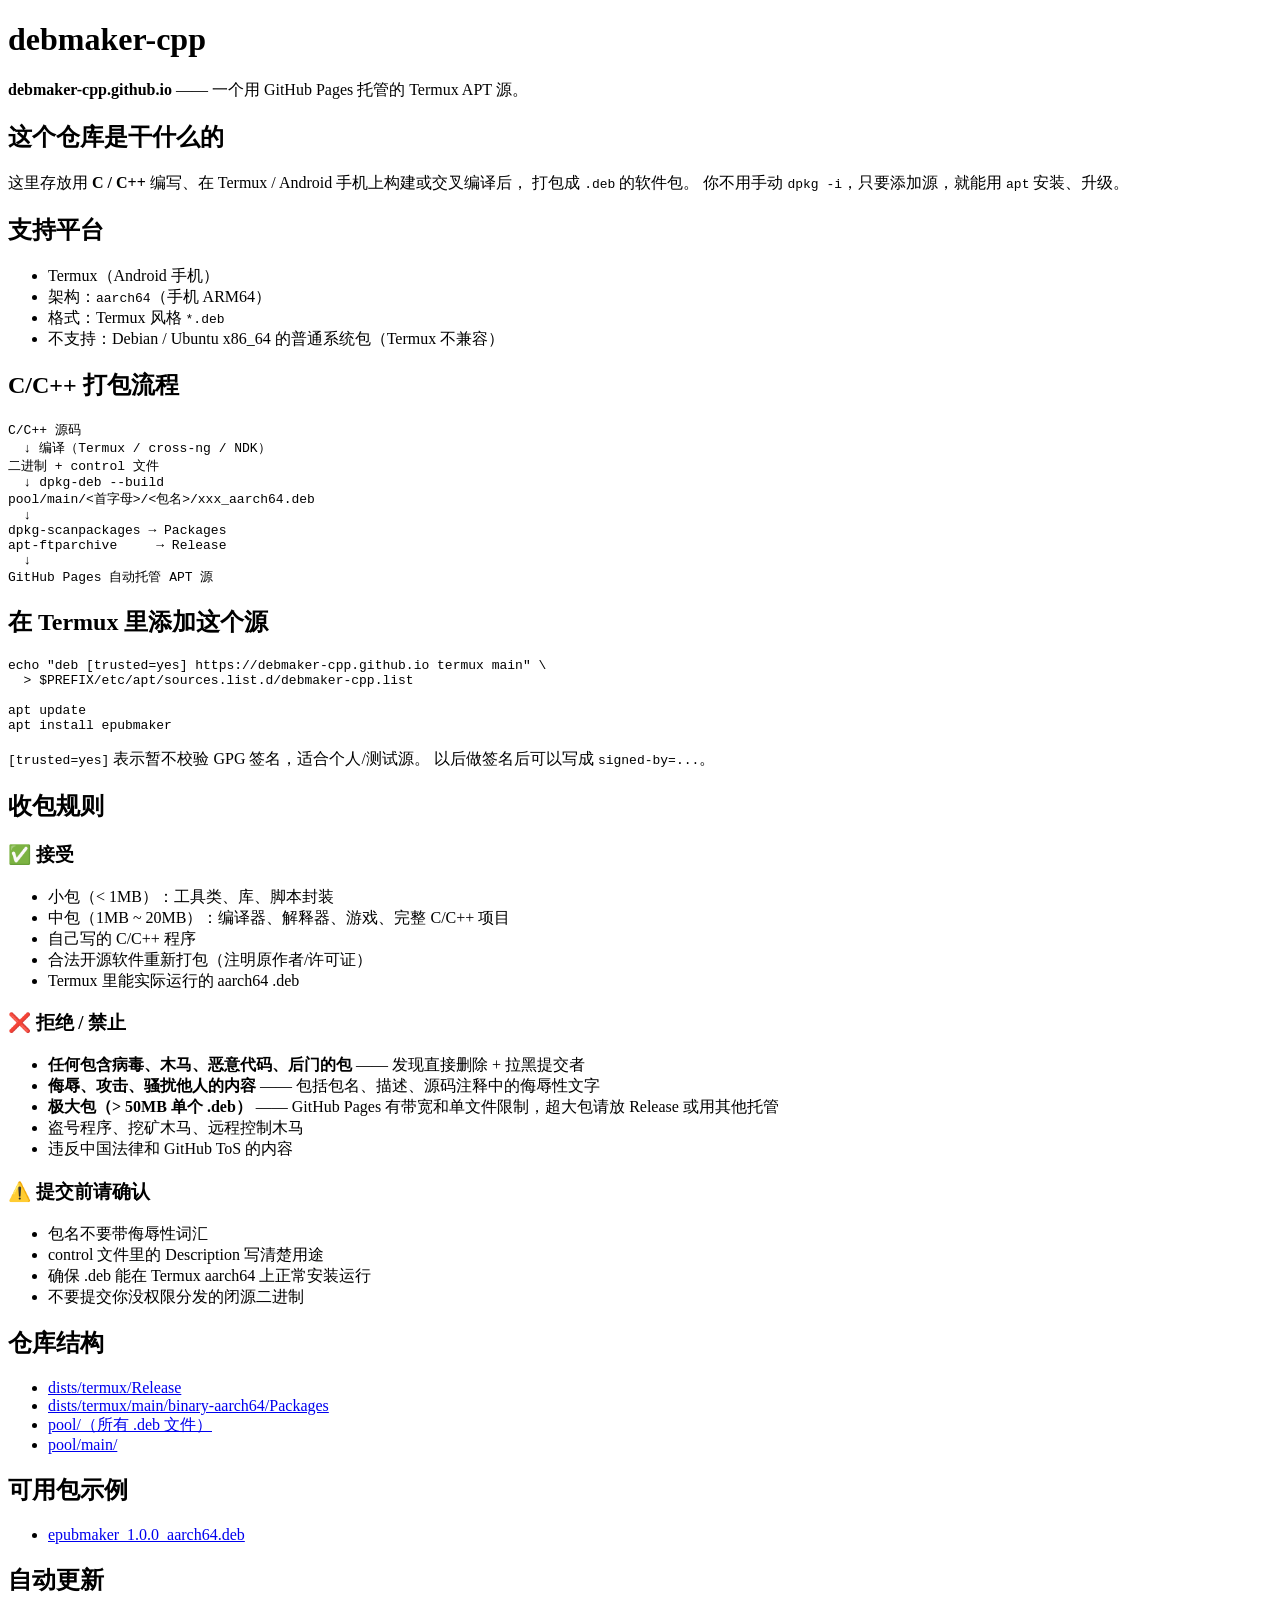
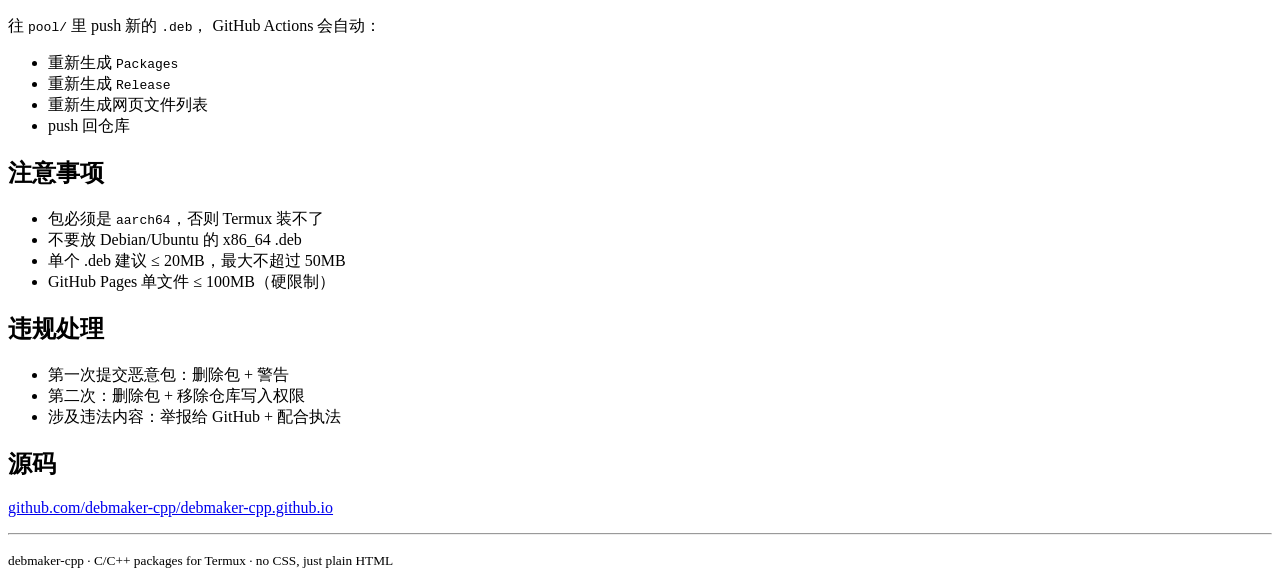
==== index.html @ d42ab8e3 "Create index.html" ====
<!DOCTYPE html>
<html lang="zh">
<head>
<meta charset="utf-8">
<title>debmaker-cpp.github.io | C/C++ Termux APT Repo</title>
</head>
<body>
<h1>debmaker-cpp</h1>
<p><b>debmaker-cpp.github.io</b> —— 一个用 GitHub Pages 托管的 Termux APT 源。</p>

<h2>这个仓库是干什么的</h2>
<p>
这里存放用 <b>C / C++</b> 编写、在 Termux / Android 手机上构建或交叉编译后，
打包成 <code>.deb</code> 的软件包。
你不用手动 <code>dpkg -i</code>，只要添加源，就能用 <code>apt</code> 安装、升级。
</p>

<h2>支持平台</h2>
<ul>
<li>Termux（Android 手机）</li>
<li>架构：<code>aarch64</code>（手机 ARM64）</li>
<li>格式：Termux 风格 <code>*.deb</code></li>
<li>不支持：Debian / Ubuntu x86_64 的普通系统包（Termux 不兼容）</li>
</ul>

<h2>C/C++ 打包流程</h2>
<pre>
C/C++ 源码
  ↓ 编译（Termux / cross-ng / NDK）
二进制 + control 文件
  ↓ dpkg-deb --build
pool/main/&lt;首字母&gt;/&lt;包名&gt;/xxx_aarch64.deb
  ↓
dpkg-scanpackages → Packages
apt-ftparchive     → Release
  ↓
GitHub Pages 自动托管 APT 源
</pre>

<h2>在 Termux 里添加这个源</h2>
<pre>
echo "deb [trusted=yes] https://debmaker-cpp.github.io termux main" \
  > $PREFIX/etc/apt/sources.list.d/debmaker-cpp.list

apt update
apt install epubmaker
</pre>

<p>
<code>[trusted=yes]</code> 表示暂不校验 GPG 签名，适合个人/测试源。
以后做签名后可以写成 <code>signed-by=...</code>。
</p>

<h2>收包规则</h2>

<h3>✅ 接受</h3>
<ul>
<li>小包（&lt; 1MB）：工具类、库、脚本封装</li>
<li>中包（1MB ~ 20MB）：编译器、解释器、游戏、完整 C/C++ 项目</li>
<li>自己写的 C/C++ 程序</li>
<li>合法开源软件重新打包（注明原作者/许可证）</li>
<li>Termux 里能实际运行的 aarch64 .deb</li>
</ul>

<h3>❌ 拒绝 / 禁止</h3>
<ul>
<li><b>任何包含病毒、木马、恶意代码、后门的包</b> —— 发现直接删除 + 拉黑提交者</li>
<li><b>侮辱、攻击、骚扰他人的内容</b> —— 包括包名、描述、源码注释中的侮辱性文字</li>
<li><b>极大包（&gt; 50MB 单个 .deb）</b> —— GitHub Pages 有带宽和单文件限制，超大包请放 Release 或用其他托管</li>
<li>盗号程序、挖矿木马、远程控制木马</li>
<li>违反中国法律和 GitHub ToS 的内容</li>
</ul>

<h3>⚠️ 提交前请确认</h3>
<ul>
<li>包名不要带侮辱性词汇</li>
<li>control 文件里的 Description 写清楚用途</li>
<li>确保 .deb 能在 Termux aarch64 上正常安装运行</li>
<li>不要提交你没权限分发的闭源二进制</li>
</ul>

<h2>仓库结构</h2>
<ul>
<li><a href="dists/termux/Release">dists/termux/Release</a></li>
<li><a href="dists/termux/main/binary-aarch64/Packages">dists/termux/main/binary-aarch64/Packages</a></li>
<li><a href="pool/">pool/（所有 .deb 文件）</a></li>
<li><a href="pool/main/">pool/main/</a></li>
</ul>

<h2>可用包示例</h2>
<ul>
<li><a href="pool/main/e/epubmaker/epubmaker_1.0.0_aarch64.deb">epubmaker_1.0.0_aarch64.deb</a></li>
</ul>

<h2>自动更新</h2>
<p>
往 <code>pool/</code> 里 push 新的 <code>.deb</code>，
GitHub Actions 会自动：
</p>
<ul>
<li>重新生成 <code>Packages</code></li>
<li>重新生成 <code>Release</code></li>
<li>重新生成网页文件列表</li>
<li>push 回仓库</li>
</ul>

<h2>注意事项</h2>
<ul>
<li>包必须是 <code>aarch64</code>，否则 Termux 装不了</li>
<li>不要放 Debian/Ubuntu 的 x86_64 .deb</li>
<li>单个 .deb 建议 ≤ 20MB，最大不超过 50MB</li>
<li>GitHub Pages 单文件 ≤ 100MB（硬限制）</li>
</ul>

<h2>违规处理</h2>
<ul>
<li>第一次提交恶意包：删除包 + 警告</li>
<li>第二次：删除包 + 移除仓库写入权限</li>
<li>涉及违法内容：举报给 GitHub + 配合执法</li>
</ul>

<h2>源码</h2>
<p>
<a href="https://github.com/debmaker-cpp/debmaker-cpp.github.io">
github.com/debmaker-cpp/debmaker-cpp.github.io
</a>
</p>

<hr>
<p><small>debmaker-cpp · C/C++ packages for Termux · no CSS, just plain HTML</small></p>
</body>
</html>
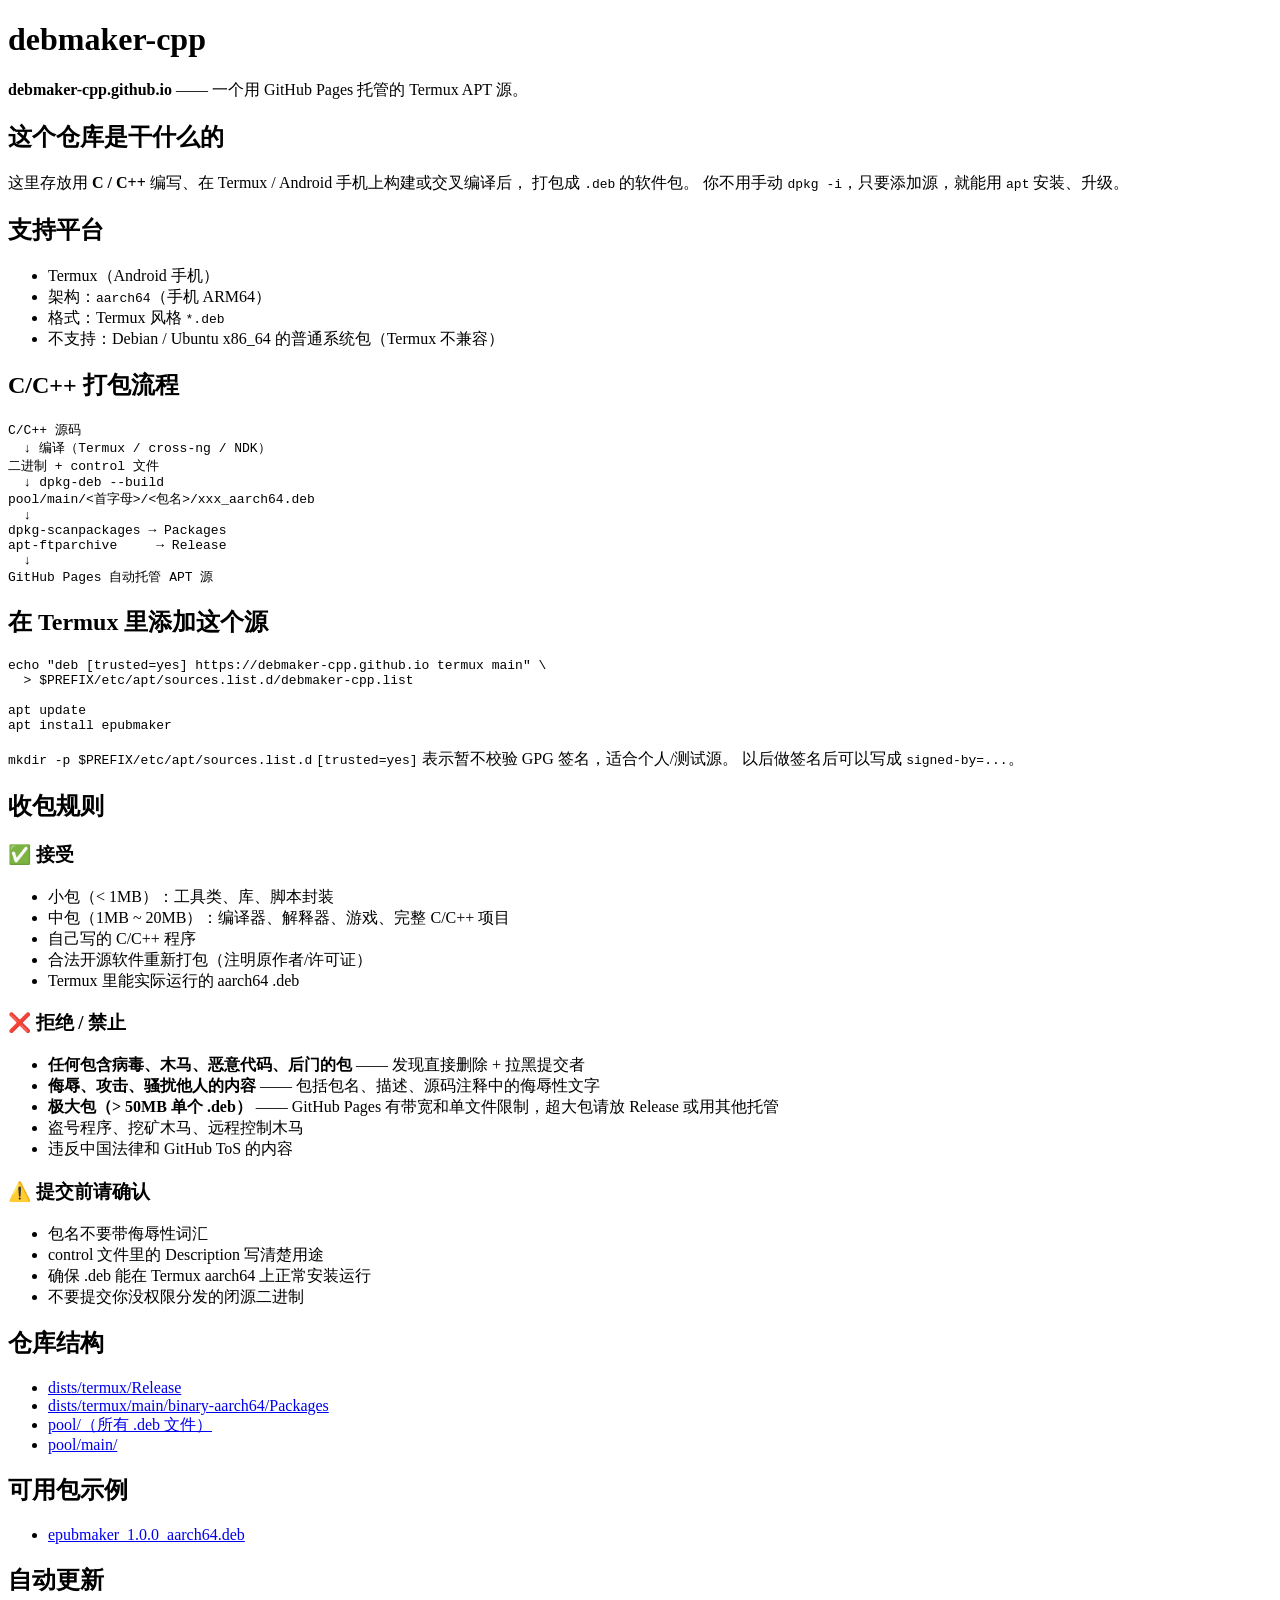
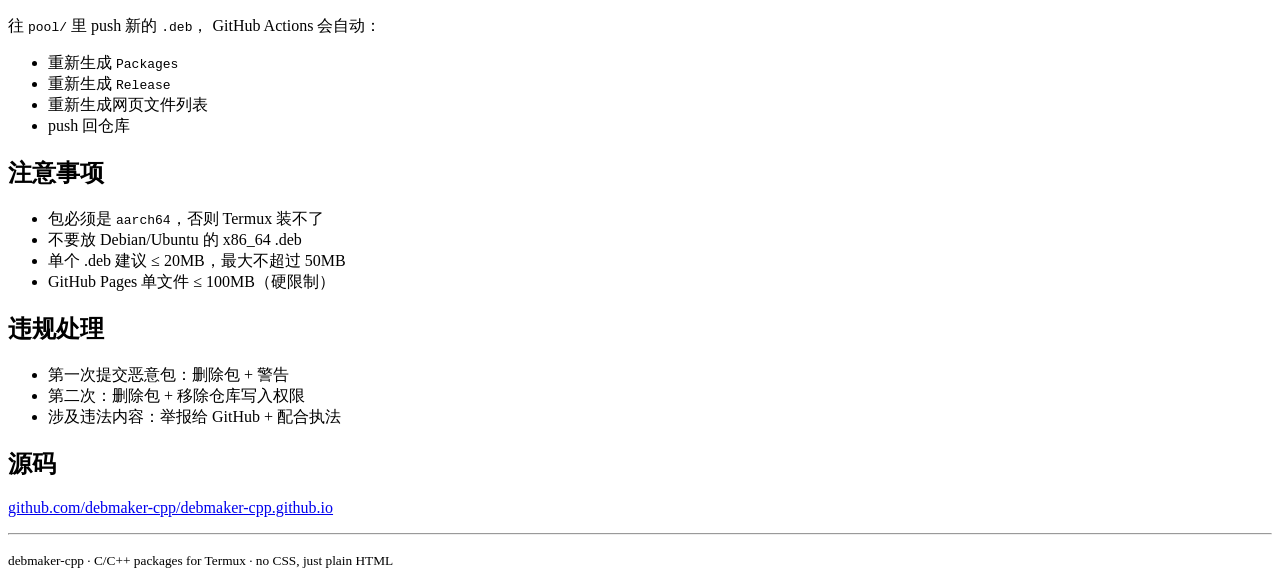
==== commit f616b98e: "Update index.html" ====
--- a/index.html
+++ b/index.html
@@ -47,6 +47,8 @@
 </pre>
 
 <p>
+  <code>mkdir -p $PREFIX/etc/apt/sources.list.d</code>
+
 <code>[trusted=yes]</code> 表示暂不校验 GPG 签名，适合个人/测试源。
 以后做签名后可以写成 <code>signed-by=...</code>。
 </p>
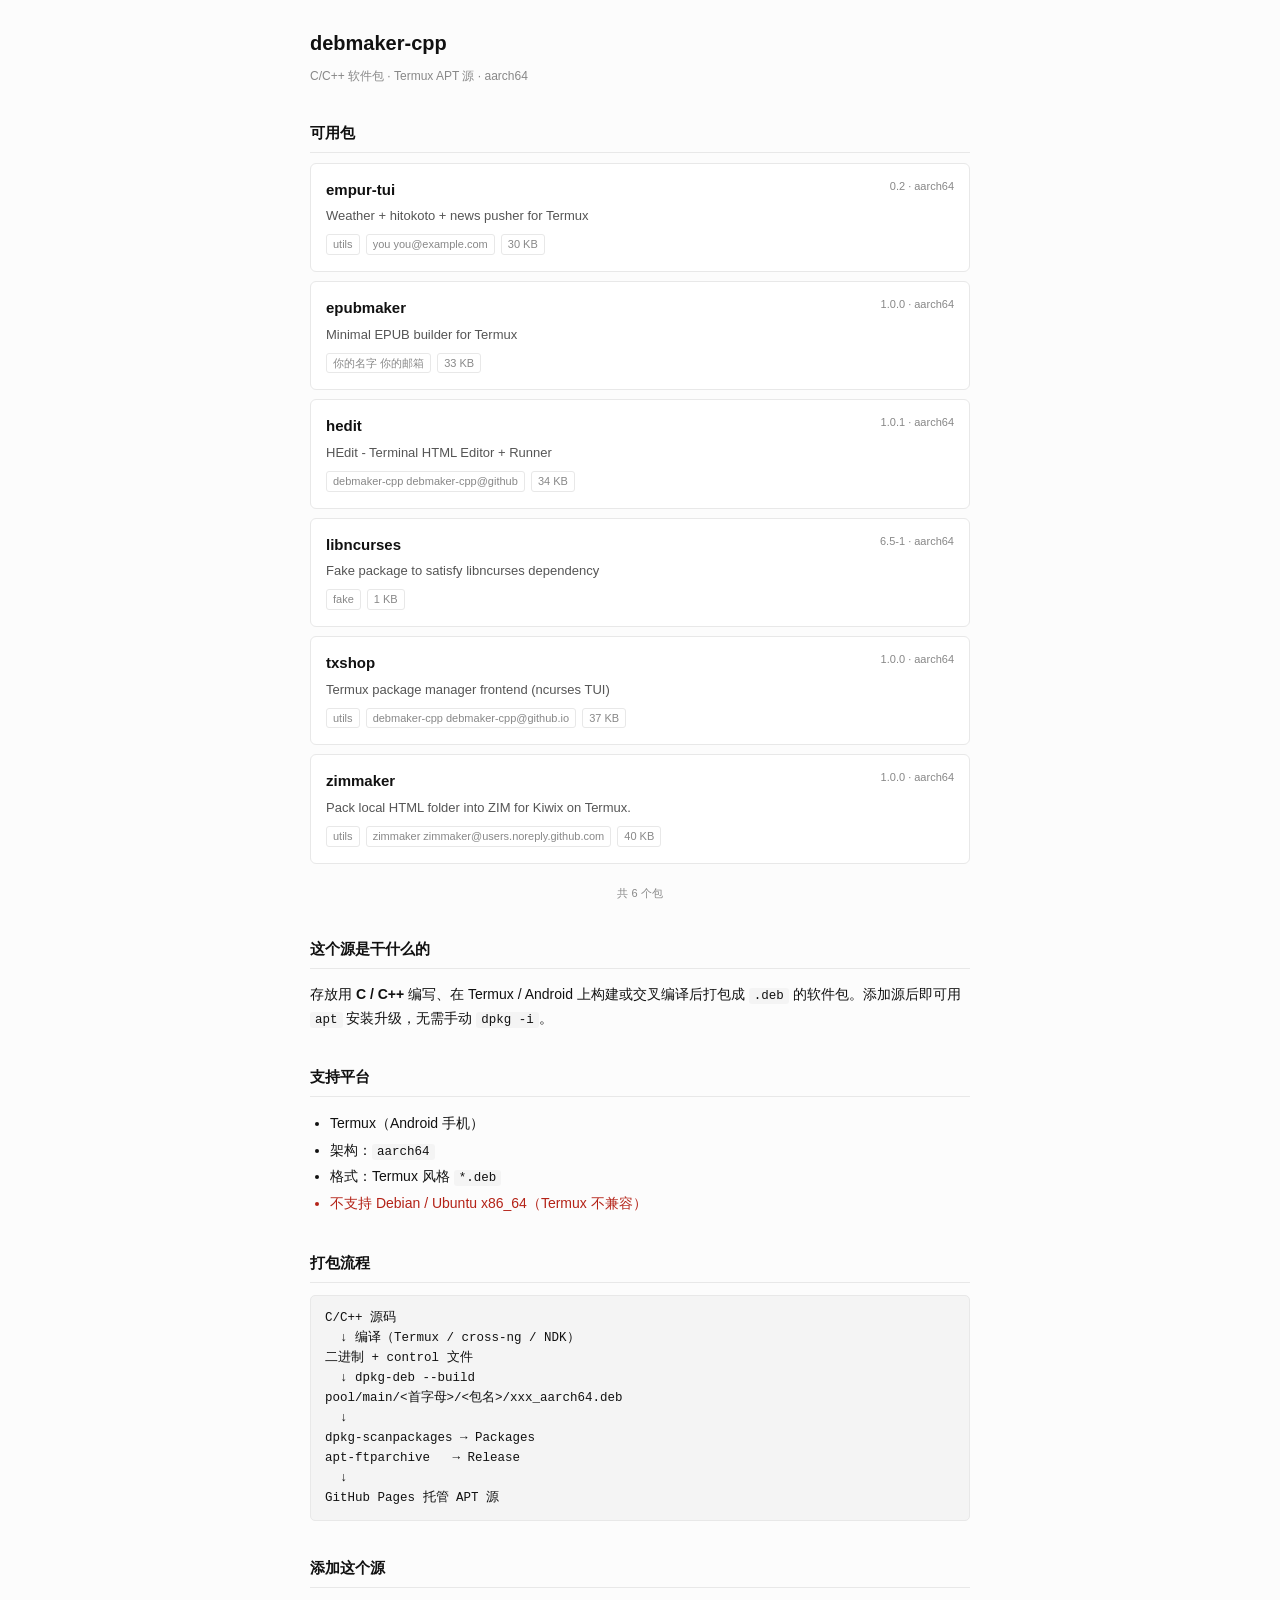
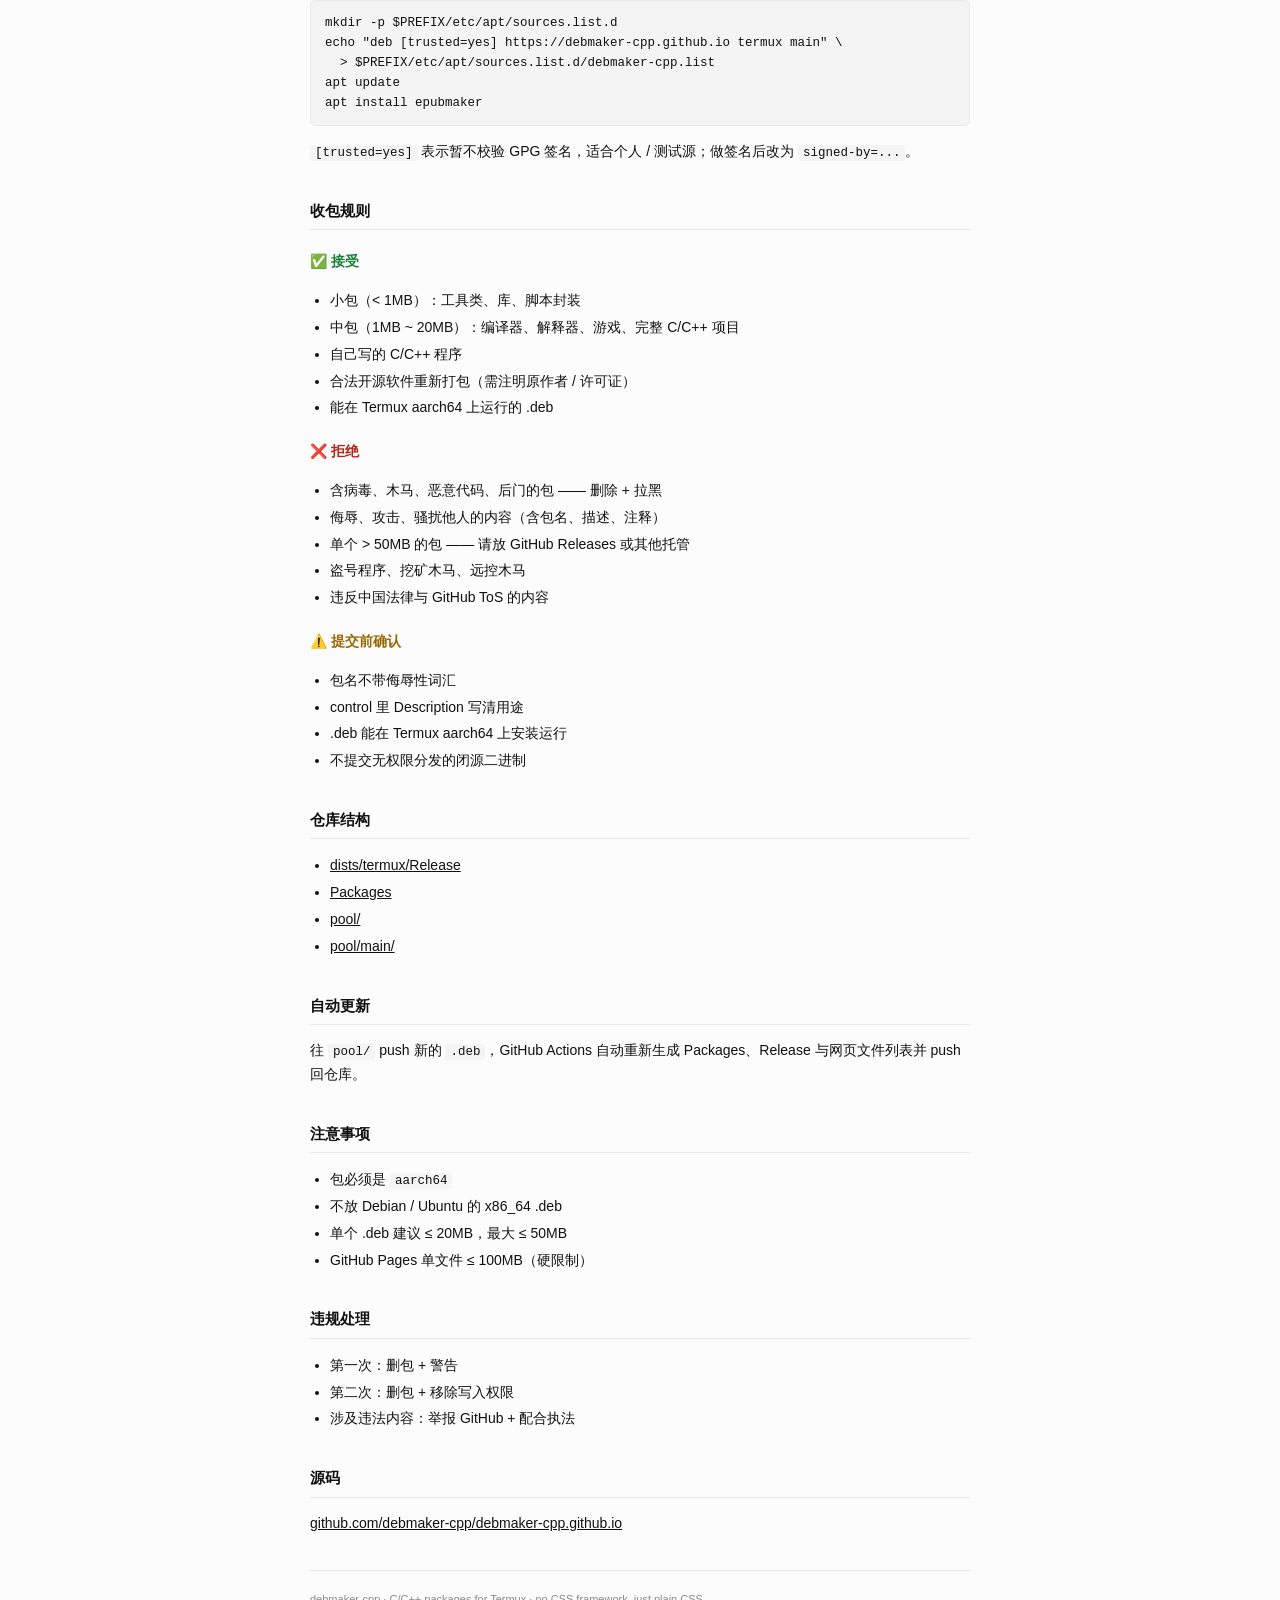
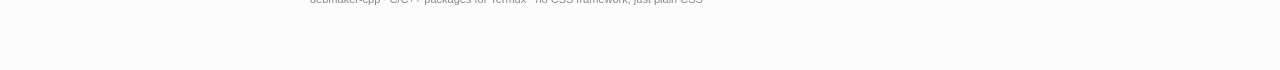
==== commit 56056e72: "Add files via upload" ====
--- a/index.html
+++ b/index.html
@@ -1,134 +1,207 @@
 <!DOCTYPE html>
-<html lang="zh">
+<html lang="zh-CN">
 <head>
-<meta charset="utf-8">
-<title>debmaker-cpp.github.io | C/C++ Termux APT Repo</title>
+<meta charset="UTF-8">
+<meta name="viewport" content="width=device-width,initial-scale=1">
+<title>debmaker-cpp · Termux APT 源</title>
+<style>
+:root{--ink:#111;--sub:#888;--line:#e8e8e8}
+*{box-sizing:border-box}
+body{margin:0;background:#fcfcfc;color:var(--ink);
+font:15px/1.7 -apple-system,BlinkMacSystemFont,"Segoe UI",sans-serif;padding:26px 16px 60px}
+.wrap{max-width:660px;margin:0 auto}
+h1{font-size:20px;margin:0 0 6px}
+.sub{font-size:12px;color:var(--sub);margin-bottom:24px}
+h2{font-size:15px;margin:34px 0 10px;padding-bottom:6px;border-bottom:1px solid var(--line)}
+h3{font-size:14px;margin:20px 0 8px}
+p,li{font-size:14px}
+code,pre{font:12.5px/1.6 ui-monospace,Menlo,Consolas,monospace}
+pre{background:#f4f4f4;border:1px solid var(--line);border-radius:5px;padding:12px 14px;overflow:auto}
+code{background:#f4f4f4;padding:1px 5px;border-radius:3px}
+a{color:var(--ink)}
+ul{padding-left:20px}
+li{margin:3px 0}
+.ok{color:#1a7f37}.bad{color:#b42318}.warn{color:#9a6700}
+hr{border:0;border-top:1px solid var(--line);margin:34px 0 14px}
+small{color:var(--sub);font-size:11px}
+
+/* 应用列表 */
+.pkg{border:1px solid var(--line);border-radius:6px;padding:13px 15px;margin-bottom:9px;background:#fff}
+.pkg h3{margin:0 0 2px;font-size:15px}
+.pkg .v{font-size:11px;color:var(--sub);float:right}
+.pkg p{margin:3px 0 0;font-size:13px;color:#555}
+.tags{margin-top:7px;font-size:11px;color:var(--sub)}
+.tag{border:1px solid var(--line);border-radius:3px;padding:0 6px;margin:0 3px 3px 0;display:inline-block}
+.empty{color:var(--sub);font-size:13px;padding:24px 0;text-align:center}
+.err{border-left:2px solid #b42318;padding:10px 13px;font-size:13px;margin-bottom:14px}
+#n{color:var(--sub);font-size:11px;margin-top:20px;text-align:center}
+</style>
 </head>
 <body>
-<h1>debmaker-cpp</h1>
-<p><b>debmaker-cpp.github.io</b> —— 一个用 GitHub Pages 托管的 Termux APT 源。</p>
-
-<h2>这个仓库是干什么的</h2>
-<p>
-这里存放用 <b>C / C++</b> 编写、在 Termux / Android 手机上构建或交叉编译后，
-打包成 <code>.deb</code> 的软件包。
-你不用手动 <code>dpkg -i</code>，只要添加源，就能用 <code>apt</code> 安装、升级。
-</p>
-
-<h2>支持平台</h2>
-<ul>
-<li>Termux（Android 手机）</li>
-<li>架构：<code>aarch64</code>（手机 ARM64）</li>
-<li>格式：Termux 风格 <code>*.deb</code></li>
-<li>不支持：Debian / Ubuntu x86_64 的普通系统包（Termux 不兼容）</li>
-</ul>
-
-<h2>C/C++ 打包流程</h2>
-<pre>
-C/C++ 源码
+<div class="wrap">
+
+  <h1>debmaker-cpp</h1>
+  <div class="sub">C/C++ 软件包 · Termux APT 源 · aarch64</div>
+
+  <div id="err"></div>
+
+  <h2>可用包</h2>
+  <div id="list"><div class="empty">加载中…</div></div>
+  <div id="n"></div>
+
+  <h2>这个源是干什么的</h2>
+  <p>存放用 <b>C / C++</b> 编写、在 Termux / Android 上构建或交叉编译后打包成
+  <code>.deb</code> 的软件包。添加源后即可用 <code>apt</code> 安装升级，无需手动
+  <code>dpkg -i</code>。</p>
+
+  <h2>支持平台</h2>
+  <ul>
+    <li>Termux（Android 手机）</li>
+    <li>架构：<code>aarch64</code></li>
+    <li>格式：Termux 风格 <code>*.deb</code></li>
+    <li class="bad">不支持 Debian / Ubuntu x86_64（Termux 不兼容）</li>
+  </ul>
+
+  <h2>打包流程</h2>
+<pre>C/C++ 源码
   ↓ 编译（Termux / cross-ng / NDK）
 二进制 + control 文件
   ↓ dpkg-deb --build
 pool/main/&lt;首字母&gt;/&lt;包名&gt;/xxx_aarch64.deb
   ↓
 dpkg-scanpackages → Packages
-apt-ftparchive     → Release
+apt-ftparchive   → Release
   ↓
-GitHub Pages 自动托管 APT 源
-</pre>
-
-<h2>在 Termux 里添加这个源</h2>
-<pre>
+GitHub Pages 托管 APT 源</pre>
+
+  <h2>添加这个源</h2>
+<pre>mkdir -p $PREFIX/etc/apt/sources.list.d
 echo "deb [trusted=yes] https://debmaker-cpp.github.io termux main" \
-  > $PREFIX/etc/apt/sources.list.d/debmaker-cpp.list
-
+  &gt; $PREFIX/etc/apt/sources.list.d/debmaker-cpp.list
 apt update
-apt install epubmaker
-</pre>
-
-<p>
-  <code>mkdir -p $PREFIX/etc/apt/sources.list.d</code>
-
-<code>[trusted=yes]</code> 表示暂不校验 GPG 签名，适合个人/测试源。
-以后做签名后可以写成 <code>signed-by=...</code>。
-</p>
-
-<h2>收包规则</h2>
-
-<h3>✅ 接受</h3>
-<ul>
-<li>小包（&lt; 1MB）：工具类、库、脚本封装</li>
-<li>中包（1MB ~ 20MB）：编译器、解释器、游戏、完整 C/C++ 项目</li>
-<li>自己写的 C/C++ 程序</li>
-<li>合法开源软件重新打包（注明原作者/许可证）</li>
-<li>Termux 里能实际运行的 aarch64 .deb</li>
-</ul>
-
-<h3>❌ 拒绝 / 禁止</h3>
-<ul>
-<li><b>任何包含病毒、木马、恶意代码、后门的包</b> —— 发现直接删除 + 拉黑提交者</li>
-<li><b>侮辱、攻击、骚扰他人的内容</b> —— 包括包名、描述、源码注释中的侮辱性文字</li>
-<li><b>极大包（&gt; 50MB 单个 .deb）</b> —— GitHub Pages 有带宽和单文件限制，超大包请放 Release 或用其他托管</li>
-<li>盗号程序、挖矿木马、远程控制木马</li>
-<li>违反中国法律和 GitHub ToS 的内容</li>
-</ul>
-
-<h3>⚠️ 提交前请确认</h3>
-<ul>
-<li>包名不要带侮辱性词汇</li>
-<li>control 文件里的 Description 写清楚用途</li>
-<li>确保 .deb 能在 Termux aarch64 上正常安装运行</li>
-<li>不要提交你没权限分发的闭源二进制</li>
-</ul>
-
-<h2>仓库结构</h2>
-<ul>
-<li><a href="dists/termux/Release">dists/termux/Release</a></li>
-<li><a href="dists/termux/main/binary-aarch64/Packages">dists/termux/main/binary-aarch64/Packages</a></li>
-<li><a href="pool/">pool/（所有 .deb 文件）</a></li>
-<li><a href="pool/main/">pool/main/</a></li>
-</ul>
-
-<h2>可用包示例</h2>
-<ul>
-<li><a href="pool/main/e/epubmaker/epubmaker_1.0.0_aarch64.deb">epubmaker_1.0.0_aarch64.deb</a></li>
-</ul>
-
-<h2>自动更新</h2>
-<p>
-往 <code>pool/</code> 里 push 新的 <code>.deb</code>，
-GitHub Actions 会自动：
-</p>
-<ul>
-<li>重新生成 <code>Packages</code></li>
-<li>重新生成 <code>Release</code></li>
-<li>重新生成网页文件列表</li>
-<li>push 回仓库</li>
-</ul>
-
-<h2>注意事项</h2>
-<ul>
-<li>包必须是 <code>aarch64</code>，否则 Termux 装不了</li>
-<li>不要放 Debian/Ubuntu 的 x86_64 .deb</li>
-<li>单个 .deb 建议 ≤ 20MB，最大不超过 50MB</li>
-<li>GitHub Pages 单文件 ≤ 100MB（硬限制）</li>
-</ul>
-
-<h2>违规处理</h2>
-<ul>
-<li>第一次提交恶意包：删除包 + 警告</li>
-<li>第二次：删除包 + 移除仓库写入权限</li>
-<li>涉及违法内容：举报给 GitHub + 配合执法</li>
-</ul>
-
-<h2>源码</h2>
-<p>
-<a href="https://github.com/debmaker-cpp/debmaker-cpp.github.io">
-github.com/debmaker-cpp/debmaker-cpp.github.io
-</a>
-</p>
-
-<hr>
-<p><small>debmaker-cpp · C/C++ packages for Termux · no CSS, just plain HTML</small></p>
+apt install epubmaker</pre>
+  <p><code>[trusted=yes]</code> 表示暂不校验 GPG 签名，适合个人 / 测试源；做签名后改为
+  <code>signed-by=...</code>。</p>
+
+  <h2>收包规则</h2>
+  <h3 class="ok">✅ 接受</h3>
+  <ul>
+    <li>小包（&lt; 1MB）：工具类、库、脚本封装</li>
+    <li>中包（1MB ~ 20MB）：编译器、解释器、游戏、完整 C/C++ 项目</li>
+    <li>自己写的 C/C++ 程序</li>
+    <li>合法开源软件重新打包（需注明原作者 / 许可证）</li>
+    <li>能在 Termux aarch64 上运行的 .deb</li>
+  </ul>
+  <h3 class="bad">❌ 拒绝</h3>
+  <ul>
+    <li>含病毒、木马、恶意代码、后门的包 —— 删除 + 拉黑</li>
+    <li>侮辱、攻击、骚扰他人的内容（含包名、描述、注释）</li>
+    <li>单个 &gt; 50MB 的包 —— 请放 GitHub Releases 或其他托管</li>
+    <li>盗号程序、挖矿木马、远控木马</li>
+    <li>违反中国法律与 GitHub ToS 的内容</li>
+  </ul>
+  <h3 class="warn">⚠️ 提交前确认</h3>
+  <ul>
+    <li>包名不带侮辱性词汇</li>
+    <li>control 里 Description 写清用途</li>
+    <li>.deb 能在 Termux aarch64 上安装运行</li>
+    <li>不提交无权限分发的闭源二进制</li>
+  </ul>
+
+  <h2>仓库结构</h2>
+  <ul>
+    <li><a href="dists/termux/Release">dists/termux/Release</a></li>
+    <li><a href="dists/termux/main/binary-aarch64/Packages">Packages</a></li>
+    <li><a href="pool/">pool/</a></li>
+    <li><a href="pool/main/">pool/main/</a></li>
+  </ul>
+
+  <h2>自动更新</h2>
+  <p>往 <code>pool/</code> push 新的 <code>.deb</code>，GitHub Actions 自动重新生成
+  Packages、Release 与网页文件列表并 push 回仓库。</p>
+
+  <h2>注意事项</h2>
+  <ul>
+    <li>包必须是 <code>aarch64</code></li>
+    <li>不放 Debian / Ubuntu 的 x86_64 .deb</li>
+    <li>单个 .deb 建议 ≤ 20MB，最大 ≤ 50MB</li>
+    <li>GitHub Pages 单文件 ≤ 100MB（硬限制）</li>
+  </ul>
+
+  <h2>违规处理</h2>
+  <ul>
+    <li>第一次：删包 + 警告</li>
+    <li>第二次：删包 + 移除写入权限</li>
+    <li>涉及违法内容：举报 GitHub + 配合执法</li>
+  </ul>
+
+  <h2>源码</h2>
+  <p><a href="https://github.com/debmaker-cpp/debmaker-cpp.github.io">github.com/debmaker-cpp/debmaker-cpp.github.io</a></p>
+
+  <hr>
+  <small>debmaker-cpp · C/C++ packages for Termux · no CSS framework, just plain CSS</small>
+
+</div>
+
+<script>
+const PKG_URL = "https://debmaker-cpp.github.io/dists/termux/main/binary-aarch64/Packages";
+const CACHE = "debmaker:pkgs:v1";
+let data = [];
+
+function parse(text){
+  return text.split(/\n\s*\n/).map(b=>{
+    const o={};
+    b.split("\n").forEach(l=>{
+      const i=l.indexOf(":");
+      if(i<0) return;
+      const k=l.slice(0,i).trim().toLowerCase();
+      if(!o[k]) o[k]=l.slice(i+1).trim();
+    });
+    return o;
+  }).filter(o=>o.package);
+}
+
+function esc(s){return(s||"").replace(/[&<>]/g,m=>({"&":"&amp;","<":"&lt;",">":"&gt;"}[m]));}
+
+function render(){
+  const el=document.getElementById("list");
+  if(!data.length){
+    el.innerHTML='<div class="empty">暂无包数据</div>';
+    return;
+  }
+  el.innerHTML = data.map(o=>`
+    <div class="pkg">
+      <span class="v">${esc(o.version)} · ${esc(o.architecture)}</span>
+      <h3>${esc(o.package)}</h3>
+      <p>${esc(o.description)||'<span style="color:#aaa">无描述</span>'}</p>
+      <div class="tags">
+        ${o.section?`<span class="tag">${esc(o.section)}</span>`:""}
+        ${o.maintainer?`<span class="tag">${esc(o.maintainer.replace(/[<>]/g,""))}</span>`:""}
+        ${o.size?`<span class="tag">${Math.round(o.size/1024)} KB</span>`:""}
+      </div>
+    </div>`).join("");
+  document.getElementById("n").textContent = `共 ${data.length} 个包`;
+}
+
+(async()=>{
+  try{
+    const c=JSON.parse(localStorage.getItem(CACHE)||"null")||{};
+    if(c.t && Date.now()-c.t < 1.8e6){ data=c.d; }
+    else{
+      const r=await fetch(PKG_URL,{cache:"no-store"});
+      if(!r.ok) throw new Error("Packages 返回 "+r.status);
+      data=parse(await r.text());
+      localStorage.setItem(CACHE,JSON.stringify({t:Date.now(),d:data}));
+    }
+    render();
+  }catch(e){
+    console.error(e);
+    document.getElementById("err").innerHTML =
+      `<div class="err"><b>包列表抓取失败：</b>${e.message}<br>
+      可能是 GitHub Pages 未开 CORS，或仓库结构已变更。</div>`;
+    document.getElementById("list").innerHTML='<div class="empty">暂无包数据</div>';
+  }
+})();
+</script>
 </body>
 </html>
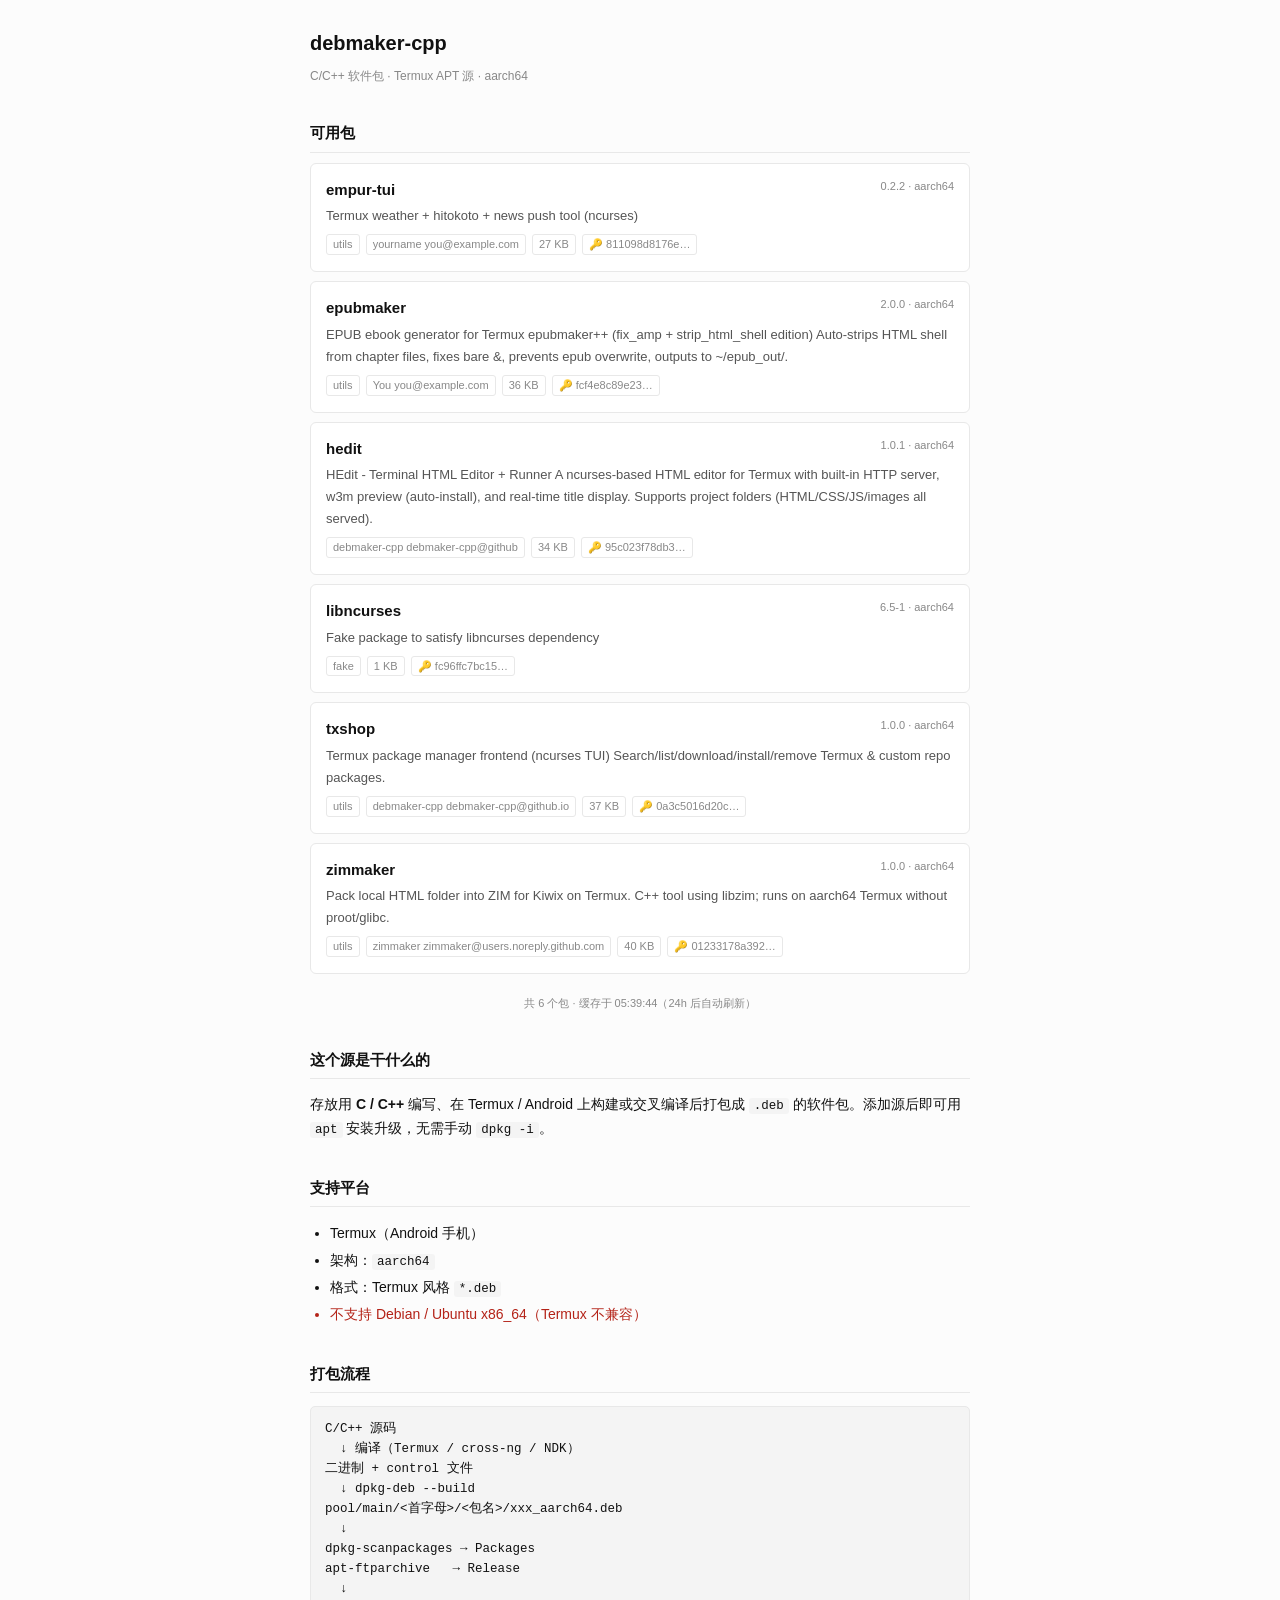
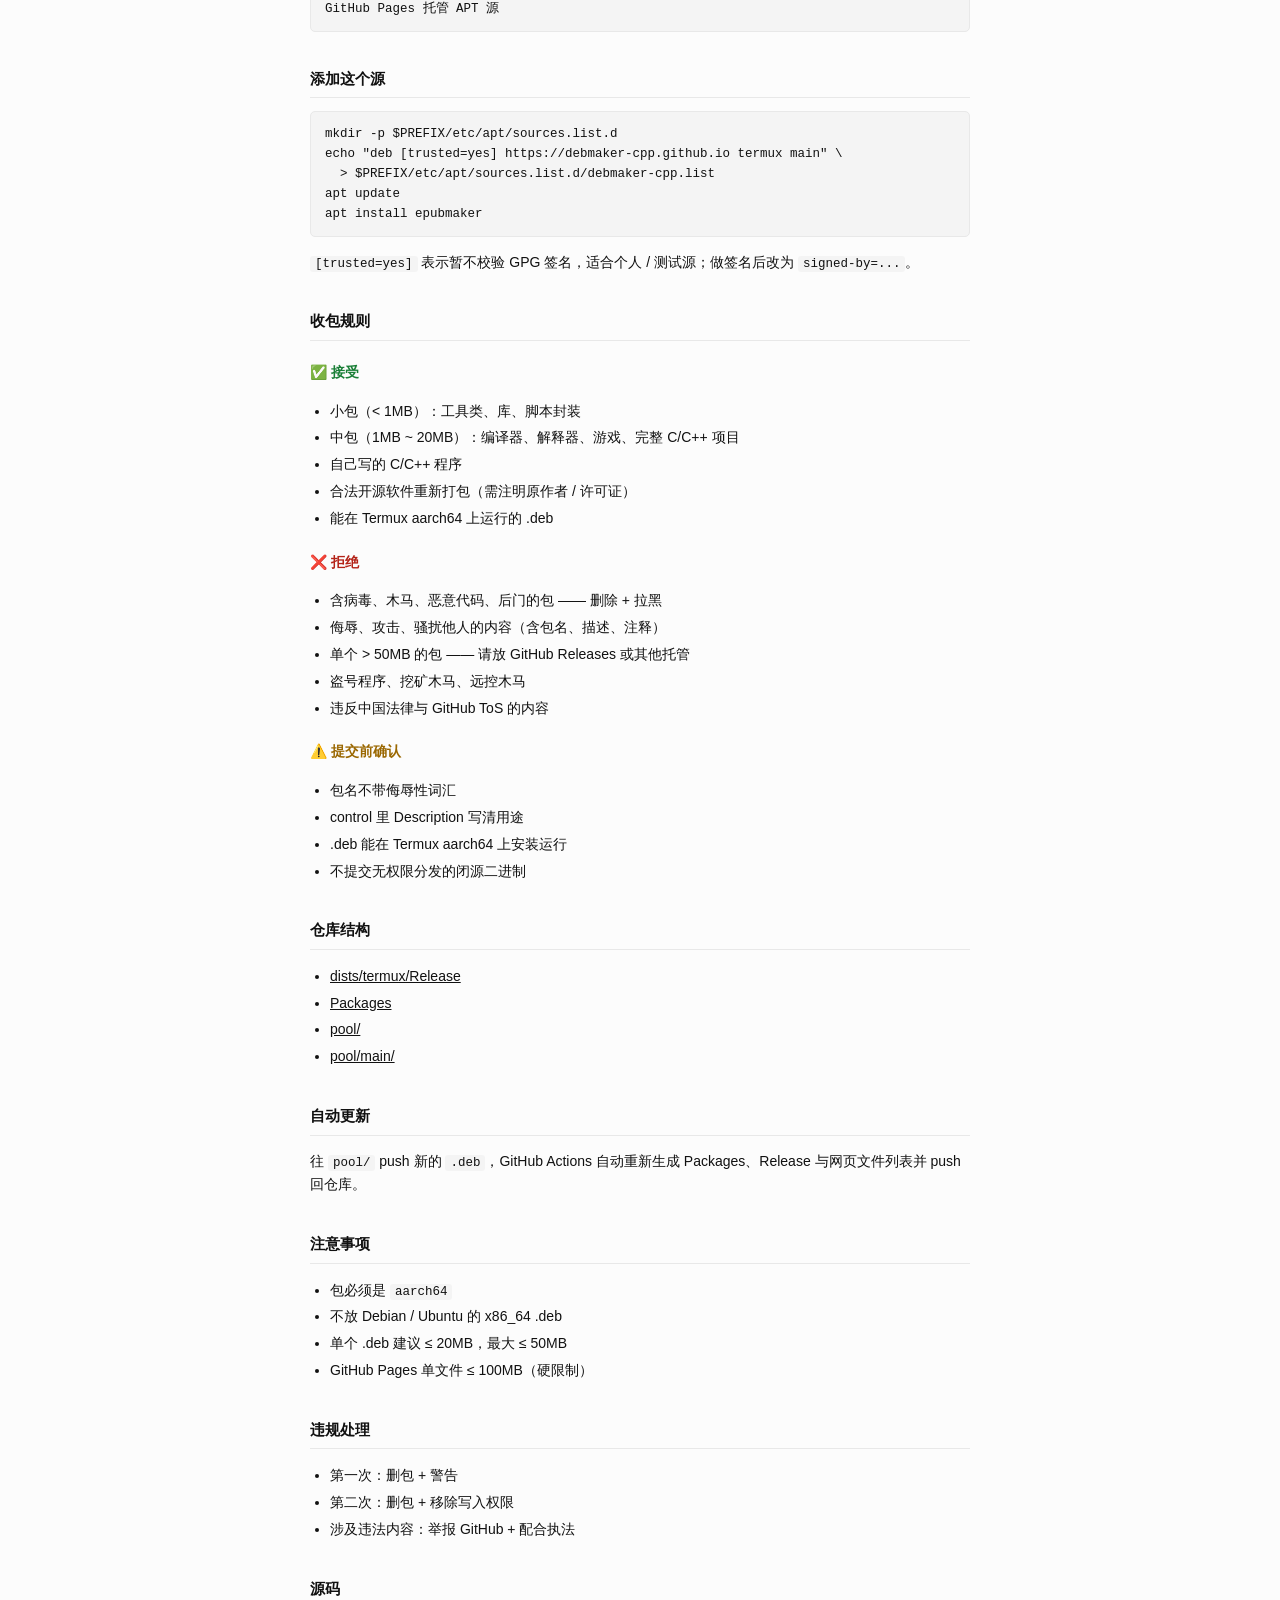
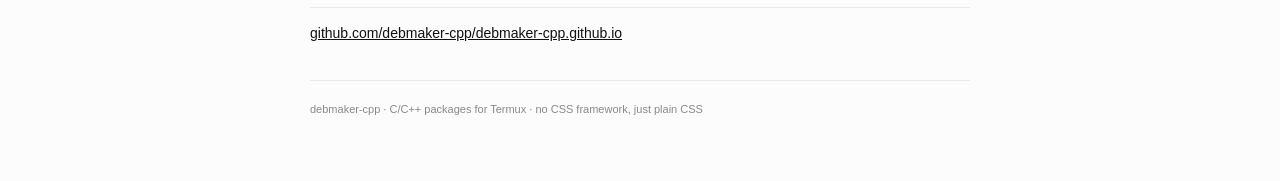
==== commit c52c87df: "Update index.html" ====
--- a/index.html
+++ b/index.html
@@ -143,65 +143,6 @@
 
 </div>
 
-<script>
-const PKG_URL = "https://debmaker-cpp.github.io/dists/termux/main/binary-aarch64/Packages";
-const CACHE = "debmaker:pkgs:v1";
-let data = [];
-
-function parse(text){
-  return text.split(/\n\s*\n/).map(b=>{
-    const o={};
-    b.split("\n").forEach(l=>{
-      const i=l.indexOf(":");
-      if(i<0) return;
-      const k=l.slice(0,i).trim().toLowerCase();
-      if(!o[k]) o[k]=l.slice(i+1).trim();
-    });
-    return o;
-  }).filter(o=>o.package);
-}
-
-function esc(s){return(s||"").replace(/[&<>]/g,m=>({"&":"&amp;","<":"&lt;",">":"&gt;"}[m]));}
-
-function render(){
-  const el=document.getElementById("list");
-  if(!data.length){
-    el.innerHTML='<div class="empty">暂无包数据</div>';
-    return;
-  }
-  el.innerHTML = data.map(o=>`
-    <div class="pkg">
-      <span class="v">${esc(o.version)} · ${esc(o.architecture)}</span>
-      <h3>${esc(o.package)}</h3>
-      <p>${esc(o.description)||'<span style="color:#aaa">无描述</span>'}</p>
-      <div class="tags">
-        ${o.section?`<span class="tag">${esc(o.section)}</span>`:""}
-        ${o.maintainer?`<span class="tag">${esc(o.maintainer.replace(/[<>]/g,""))}</span>`:""}
-        ${o.size?`<span class="tag">${Math.round(o.size/1024)} KB</span>`:""}
-      </div>
-    </div>`).join("");
-  document.getElementById("n").textContent = `共 ${data.length} 个包`;
-}
-
-(async()=>{
-  try{
-    const c=JSON.parse(localStorage.getItem(CACHE)||"null")||{};
-    if(c.t && Date.now()-c.t < 1.8e6){ data=c.d; }
-    else{
-      const r=await fetch(PKG_URL,{cache:"no-store"});
-      if(!r.ok) throw new Error("Packages 返回 "+r.status);
-      data=parse(await r.text());
-      localStorage.setItem(CACHE,JSON.stringify({t:Date.now(),d:data}));
-    }
-    render();
-  }catch(e){
-    console.error(e);
-    document.getElementById("err").innerHTML =
-      `<div class="err"><b>包列表抓取失败：</b>${e.message}<br>
-      可能是 GitHub Pages 未开 CORS，或仓库结构已变更。</div>`;
-    document.getElementById("list").innerHTML='<div class="empty">暂无包数据</div>';
-  }
-})();
-</script>
+<script src="main.js"></script>
 </body>
 </html>
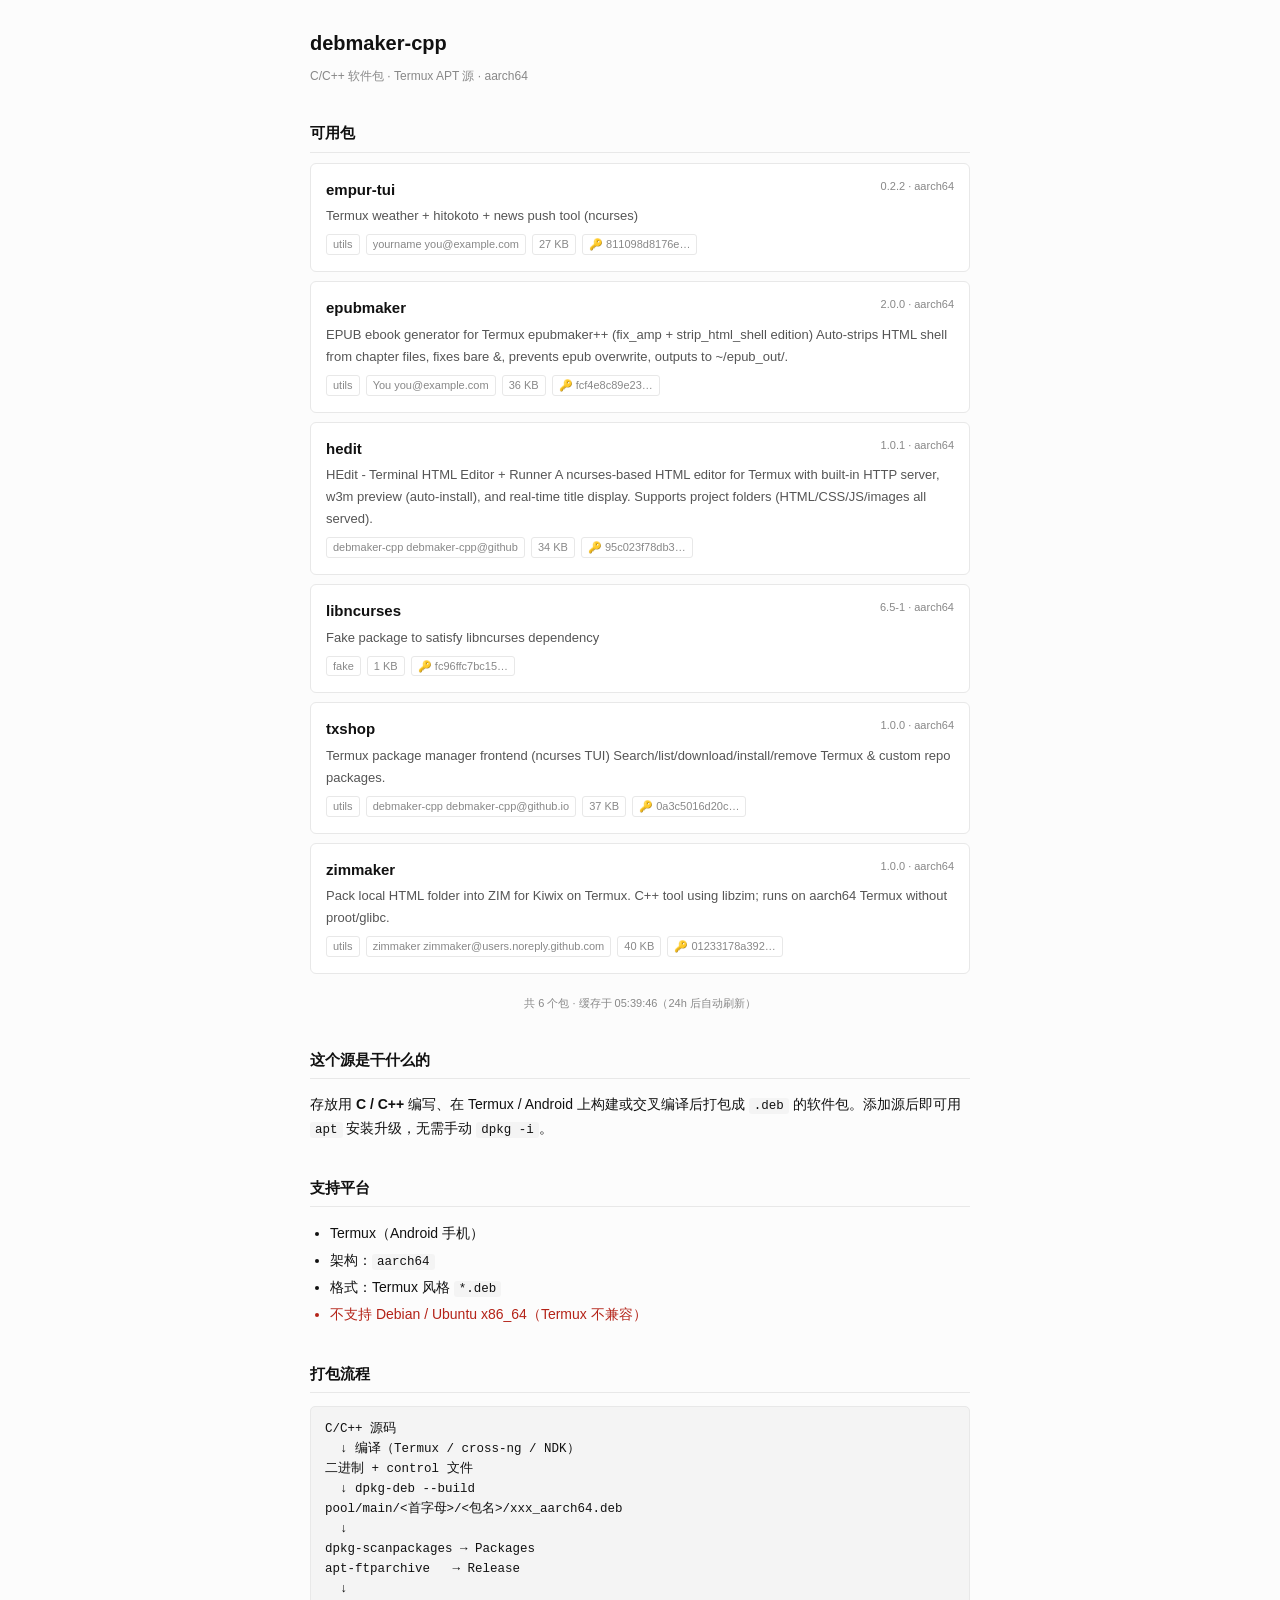
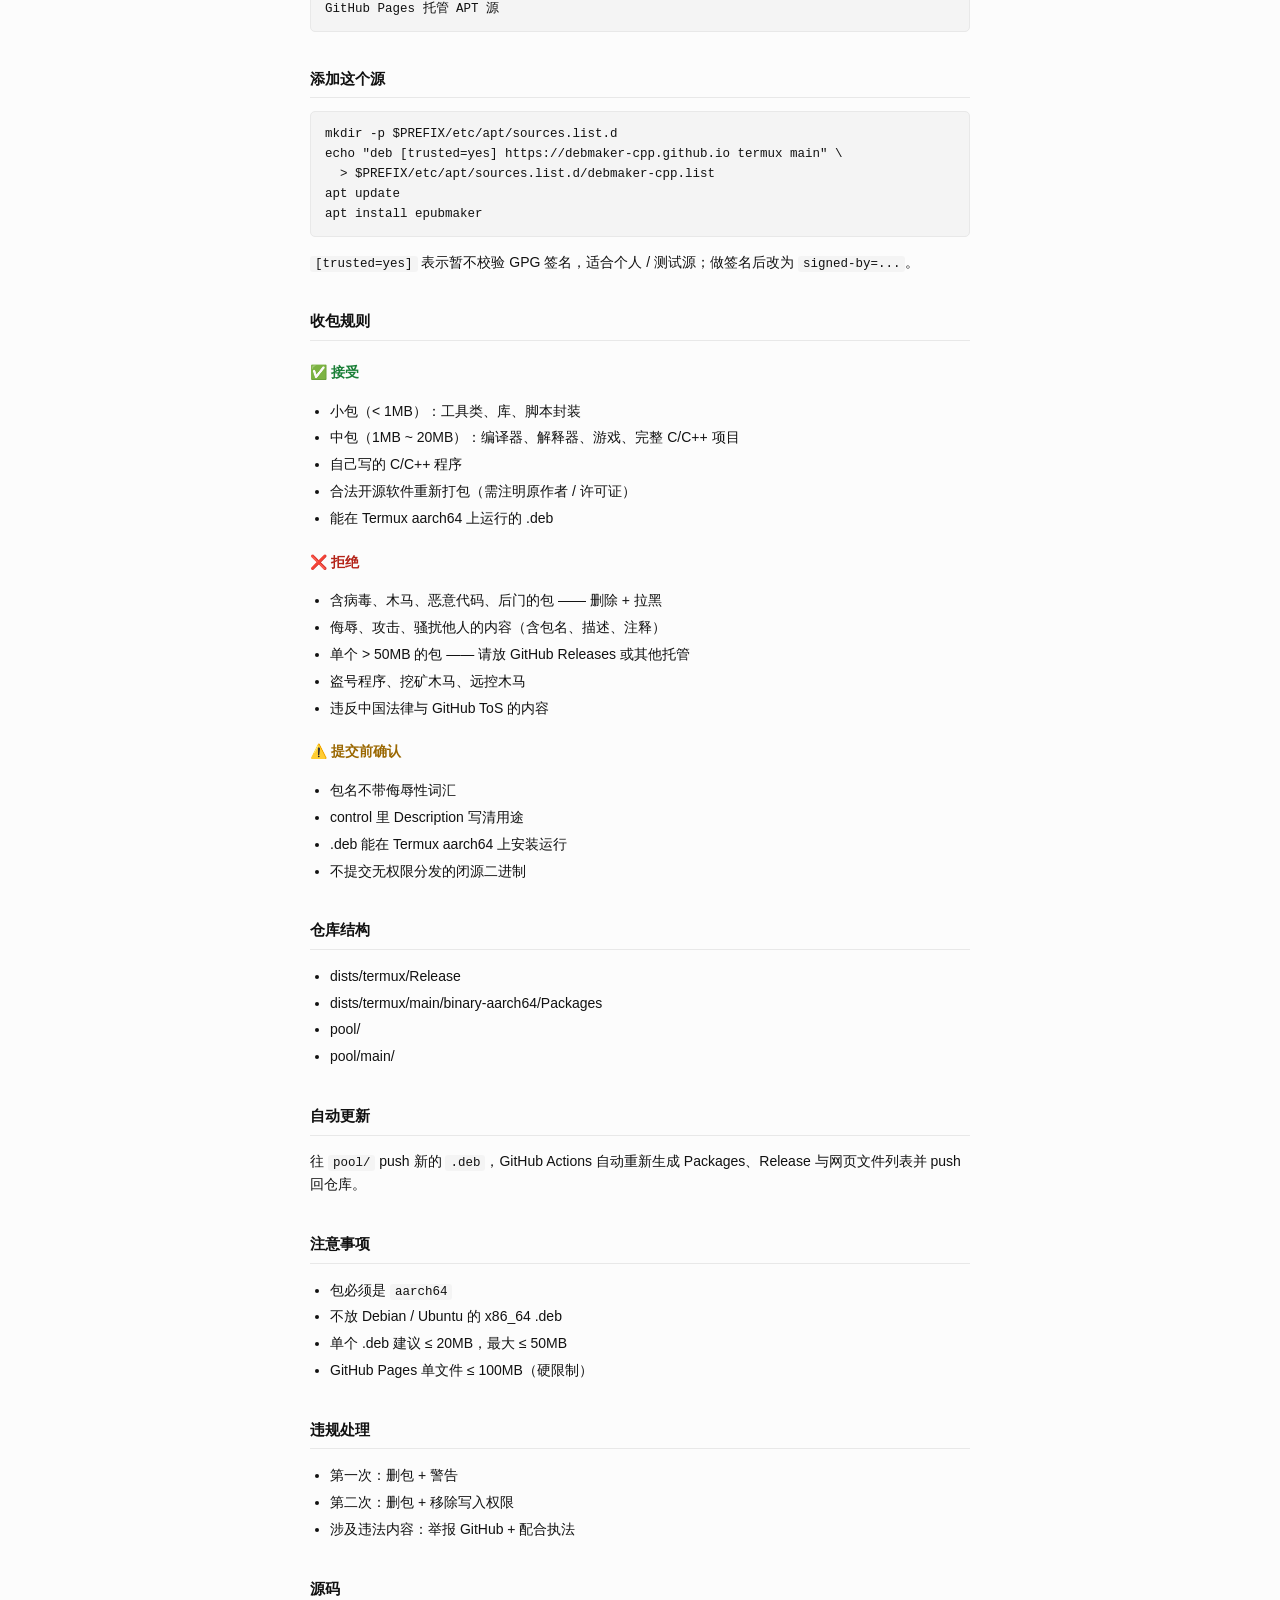
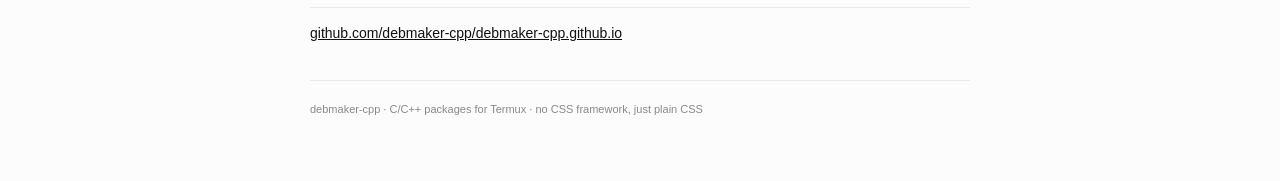
==== commit 72c141b5: "Update index.html" ====
--- a/index.html
+++ b/index.html
@@ -110,10 +110,10 @@
 
   <h2>仓库结构</h2>
   <ul>
-    <li><a href="dists/termux/Release">dists/termux/Release</a></li>
-    <li><a href="dists/termux/main/binary-aarch64/Packages">Packages</a></li>
-    <li><a href="pool/">pool/</a></li>
-    <li><a href="pool/main/">pool/main/</a></li>
+    <li>dists/termux/Release</li>
+    <li>dists/termux/main/binary-aarch64/Packages</li>
+    <li>pool/</li>
+    <li>pool/main/</li>
   </ul>
 
   <h2>自动更新</h2>
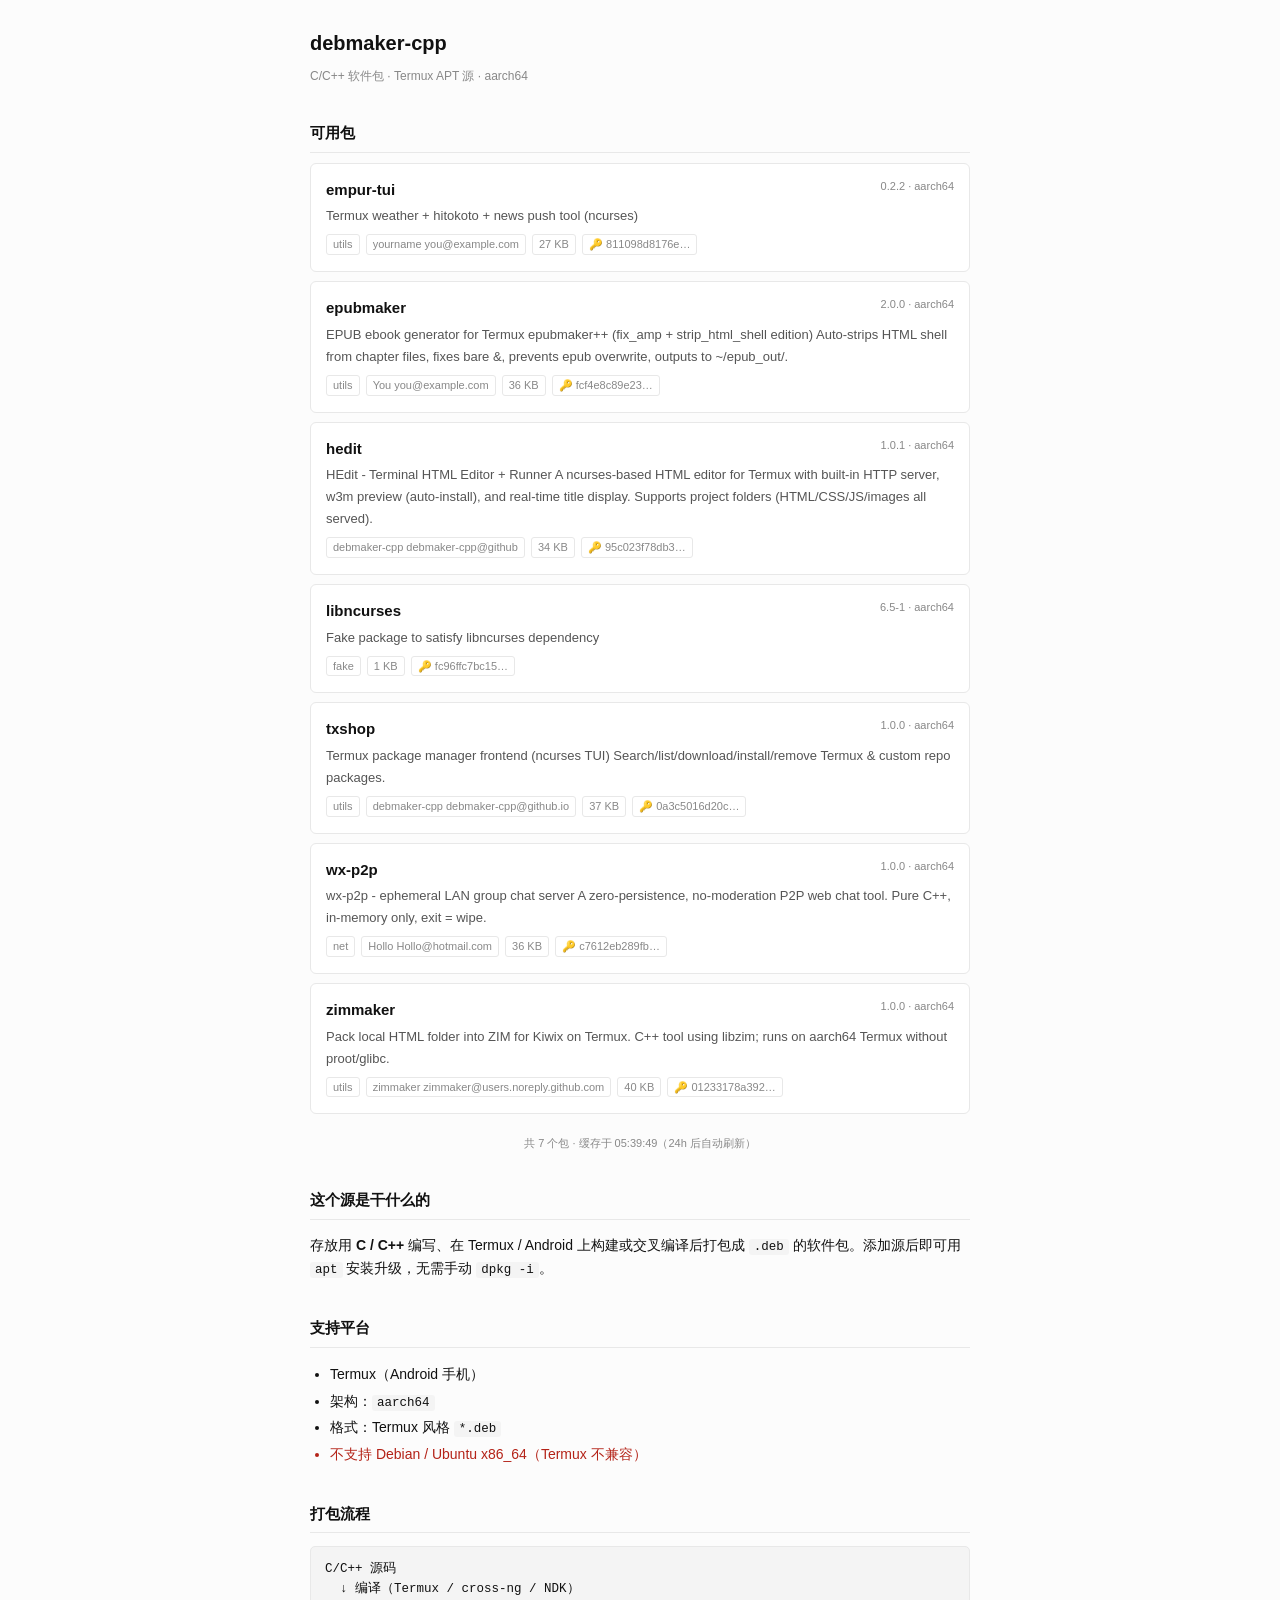
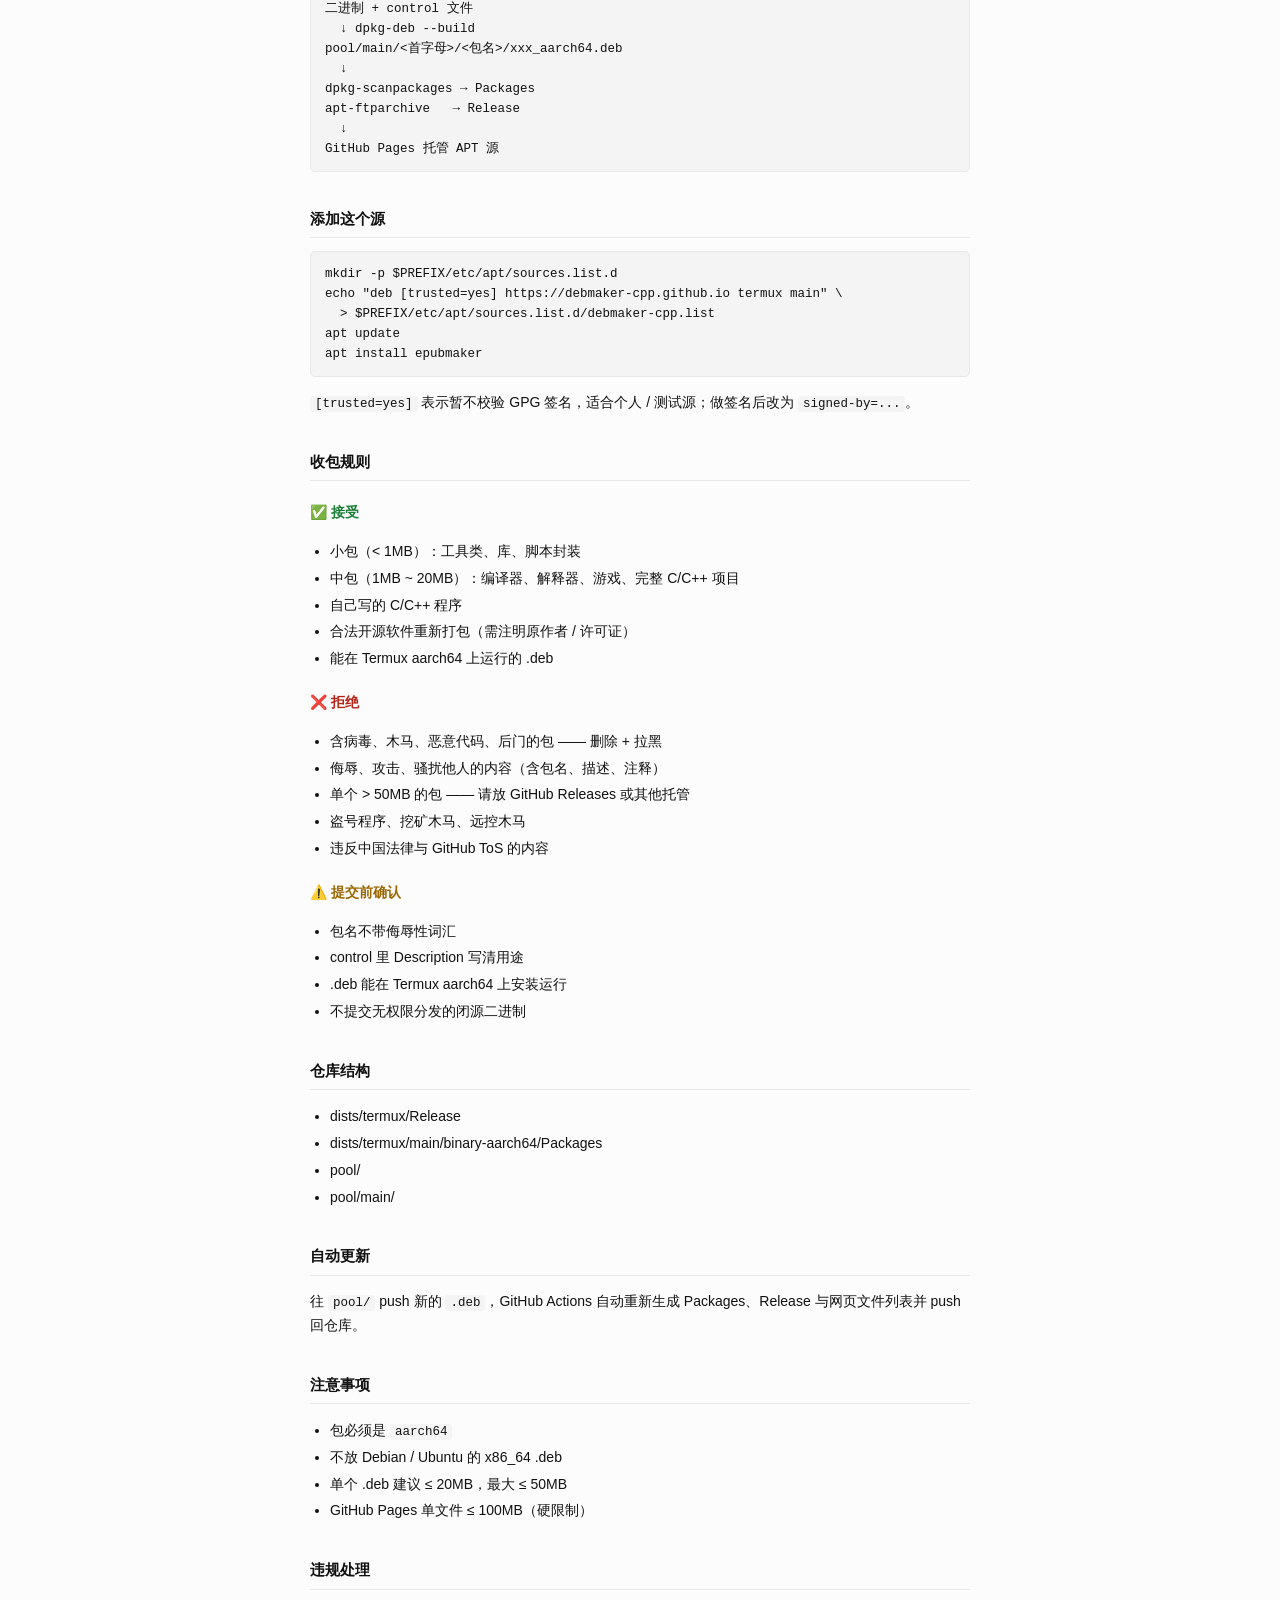
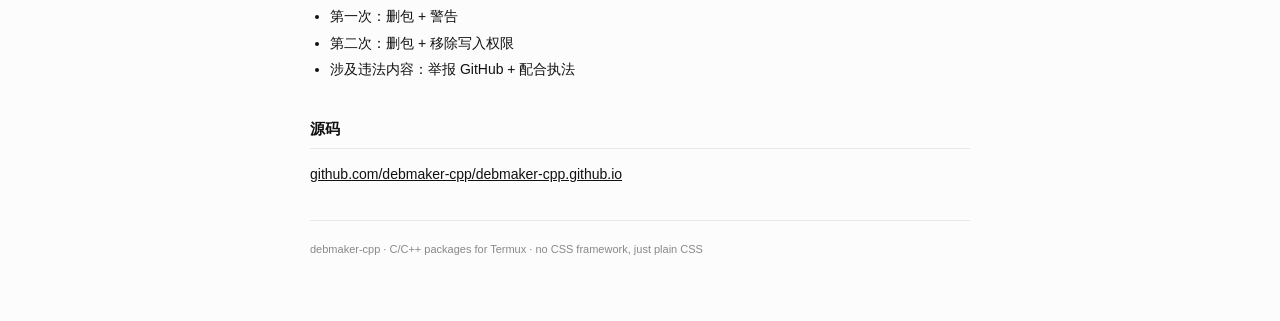
==== commit 71a27c3a: "Update index.html" ====
--- a/index.html
+++ b/index.html
@@ -4,38 +4,7 @@
 <meta charset="UTF-8">
 <meta name="viewport" content="width=device-width,initial-scale=1">
 <title>debmaker-cpp · Termux APT 源</title>
-<style>
-:root{--ink:#111;--sub:#888;--line:#e8e8e8}
-*{box-sizing:border-box}
-body{margin:0;background:#fcfcfc;color:var(--ink);
-font:15px/1.7 -apple-system,BlinkMacSystemFont,"Segoe UI",sans-serif;padding:26px 16px 60px}
-.wrap{max-width:660px;margin:0 auto}
-h1{font-size:20px;margin:0 0 6px}
-.sub{font-size:12px;color:var(--sub);margin-bottom:24px}
-h2{font-size:15px;margin:34px 0 10px;padding-bottom:6px;border-bottom:1px solid var(--line)}
-h3{font-size:14px;margin:20px 0 8px}
-p,li{font-size:14px}
-code,pre{font:12.5px/1.6 ui-monospace,Menlo,Consolas,monospace}
-pre{background:#f4f4f4;border:1px solid var(--line);border-radius:5px;padding:12px 14px;overflow:auto}
-code{background:#f4f4f4;padding:1px 5px;border-radius:3px}
-a{color:var(--ink)}
-ul{padding-left:20px}
-li{margin:3px 0}
-.ok{color:#1a7f37}.bad{color:#b42318}.warn{color:#9a6700}
-hr{border:0;border-top:1px solid var(--line);margin:34px 0 14px}
-small{color:var(--sub);font-size:11px}
-
-/* 应用列表 */
-.pkg{border:1px solid var(--line);border-radius:6px;padding:13px 15px;margin-bottom:9px;background:#fff}
-.pkg h3{margin:0 0 2px;font-size:15px}
-.pkg .v{font-size:11px;color:var(--sub);float:right}
-.pkg p{margin:3px 0 0;font-size:13px;color:#555}
-.tags{margin-top:7px;font-size:11px;color:var(--sub)}
-.tag{border:1px solid var(--line);border-radius:3px;padding:0 6px;margin:0 3px 3px 0;display:inline-block}
-.empty{color:var(--sub);font-size:13px;padding:24px 0;text-align:center}
-.err{border-left:2px solid #b42318;padding:10px 13px;font-size:13px;margin-bottom:14px}
-#n{color:var(--sub);font-size:11px;margin-top:20px;text-align:center}
-</style>
+<link rel="stylesheet" type="text/css" href="style.css">
 </head>
 <body>
 <div class="wrap">
--- a/style.css
+++ b/style.css
@@ -0,0 +1,30 @@
+:root{--ink:#111;--sub:#888;--line:#e8e8e8}
+*{box-sizing:border-box}
+body{margin:0;background:#fcfcfc;color:var(--ink);
+font:15px/1.7 -apple-system,BlinkMacSystemFont,"Segoe UI",sans-serif;padding:26px 16px 60px}
+.wrap{max-width:660px;margin:0 auto}
+h1{font-size:20px;margin:0 0 6px}
+.sub{font-size:12px;color:var(--sub);margin-bottom:24px}
+h2{font-size:15px;margin:34px 0 10px;padding-bottom:6px;border-bottom:1px solid var(--line)}
+h3{font-size:14px;margin:20px 0 8px}
+p,li{font-size:14px}
+code,pre{font:12.5px/1.6 ui-monospace,Menlo,Consolas,monospace}
+pre{background:#f4f4f4;border:1px solid var(--line);border-radius:5px;padding:12px 14px;overflow:auto}
+code{background:#f4f4f4;padding:1px 5px;border-radius:3px}
+a{color:var(--ink)}
+ul{padding-left:20px}
+li{margin:3px 0}
+.ok{color:#1a7f37}.bad{color:#b42318}.warn{color:#9a6700}
+hr{border:0;border-top:1px solid var(--line);margin:34px 0 14px}
+small{color:var(--sub);font-size:11px}
+
+/* 应用列表 */
+.pkg{border:1px solid var(--line);border-radius:6px;padding:13px 15px;margin-bottom:9px;background:#fff}
+.pkg h3{margin:0 0 2px;font-size:15px}
+.pkg .v{font-size:11px;color:var(--sub);float:right}
+.pkg p{margin:3px 0 0;font-size:13px;color:#555}
+.tags{margin-top:7px;font-size:11px;color:var(--sub)}
+.tag{border:1px solid var(--line);border-radius:3px;padding:0 6px;margin:0 3px 3px 0;display:inline-block}
+.empty{color:var(--sub);font-size:13px;padding:24px 0;text-align:center}
+.err{border-left:2px solid #b42318;padding:10px 13px;font-size:13px;margin-bottom:14px}
+#n{color:var(--sub);font-size:11px;margin-top:20px;text-align:center}
